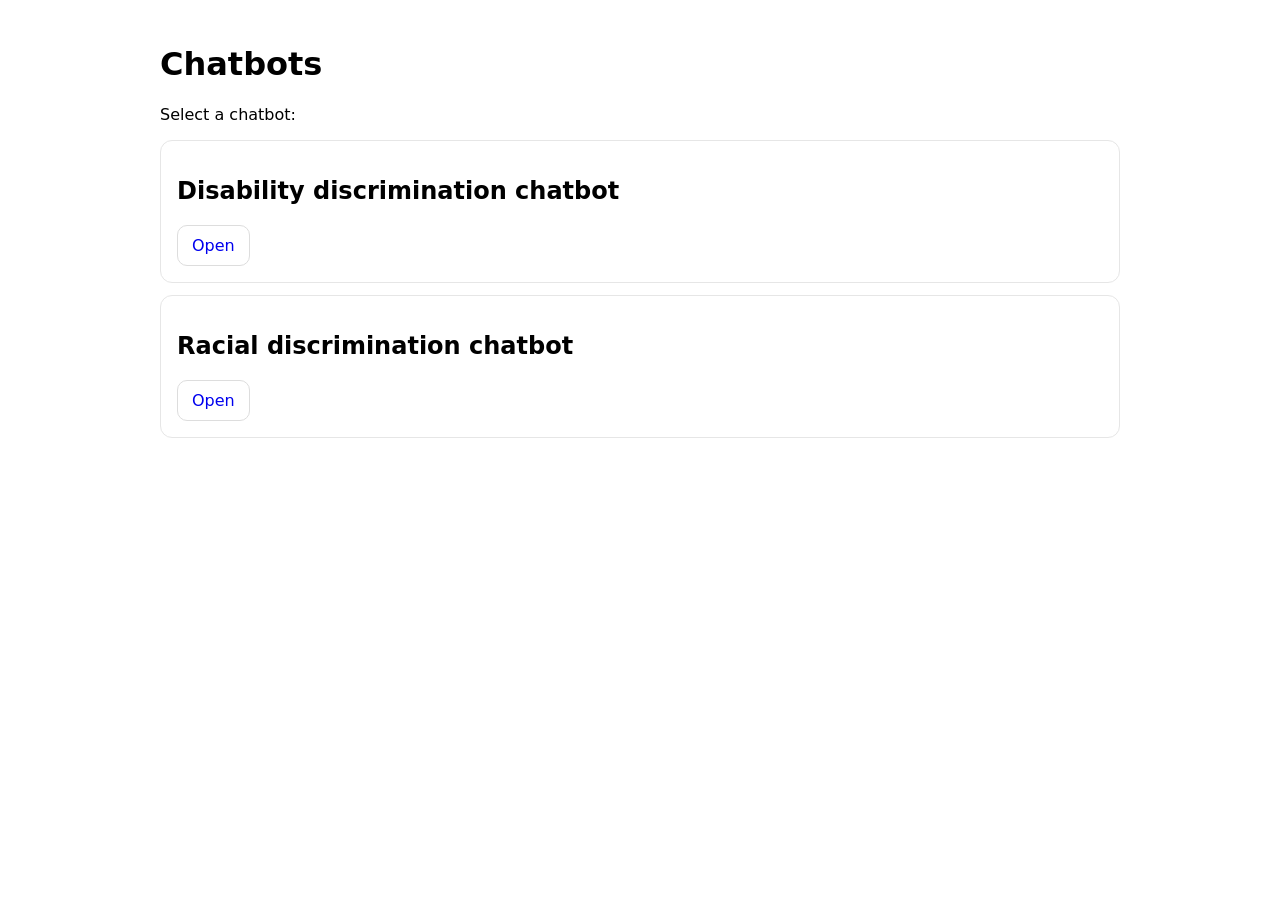
==== index.html @ 3dc58064 "Create index.html" ====
<!doctype html>
<html lang="en">
<head>
  <meta charset="utf-8" />
  <meta name="viewport" content="width=device-width, initial-scale=1" />
  <title>Chatbots</title>
  <style>
    body { font-family: system-ui, -apple-system, Segoe UI, Roboto, Arial, sans-serif; margin: 0; }
    .wrap { max-width: 960px; margin: 0 auto; padding: 24px; }
    .card { border: 1px solid #e6e6e6; border-radius: 12px; padding: 16px; margin: 12px 0; }
    a { text-decoration: none; }
    .btn { display: inline-block; padding: 10px 14px; border-radius: 10px; border: 1px solid #ddd; }
  </style>
</head>
<body>
  <div class="wrap">
    <h1>Chatbots</h1>
    <p>Select a chatbot:</p>

    <div class="card">
      <h2>Disability discrimination chatbot</h2>
      <a class="btn" href="./disability.html">Open</a>
    </div>

    <div class="card">
      <h2>Racial discrimination chatbot</h2>
      <a class="btn" href="./racial.html">Open</a>
    </div>
  </div>
</body>
</html>
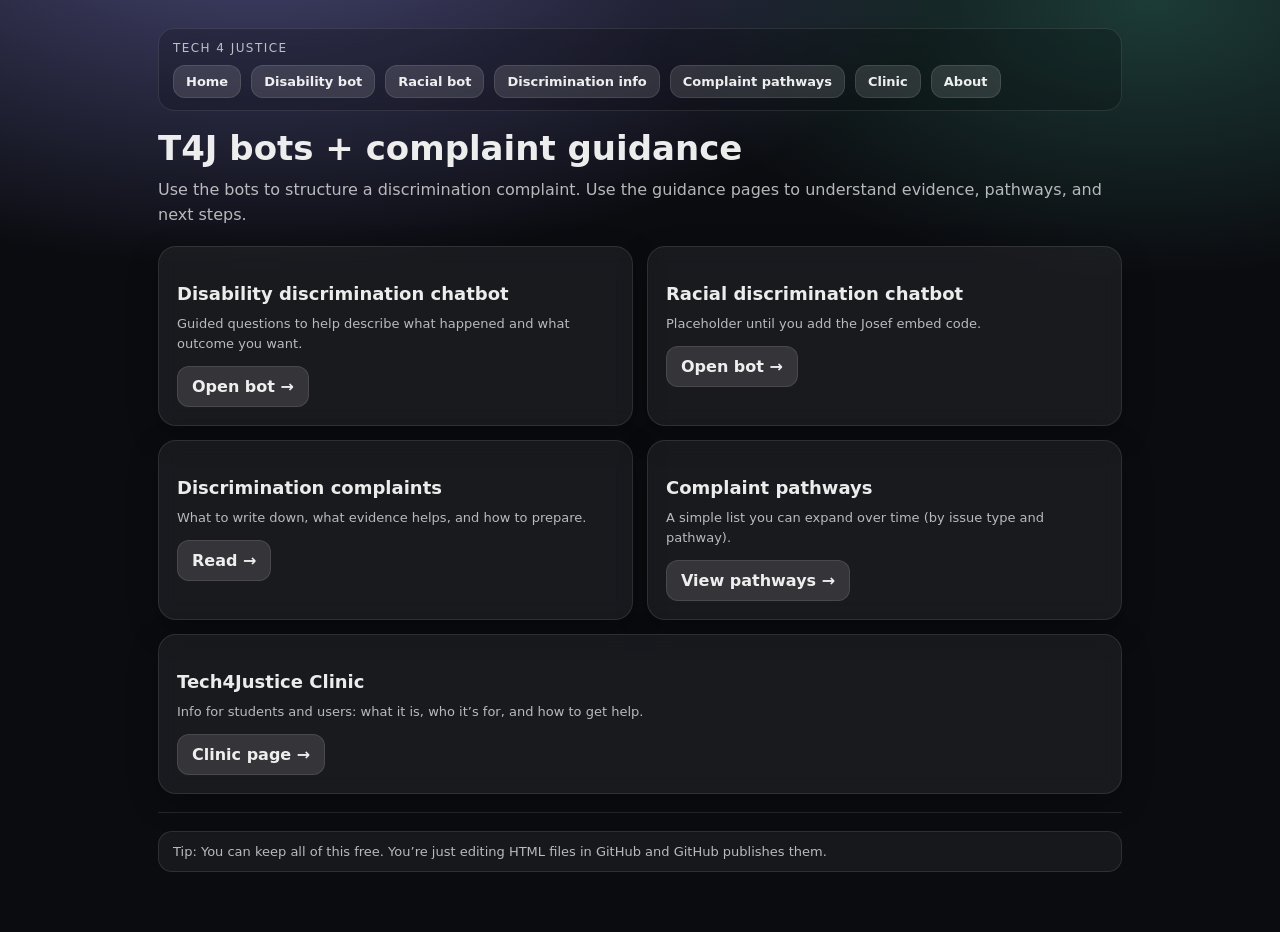
==== commit 2af5f4ab: "Update index.html" ====
--- a/index.html
+++ b/index.html
@@ -3,28 +3,62 @@
 <head>
   <meta charset="utf-8" />
   <meta name="viewport" content="width=device-width, initial-scale=1" />
-  <title>Chatbots</title>
-  <style>
-    body { font-family: system-ui, -apple-system, Segoe UI, Roboto, Arial, sans-serif; margin: 0; }
-    .wrap { max-width: 960px; margin: 0 auto; padding: 24px; }
-    .card { border: 1px solid #e6e6e6; border-radius: 12px; padding: 16px; margin: 12px 0; }
-    a { text-decoration: none; }
-    .btn { display: inline-block; padding: 10px 14px; border-radius: 10px; border: 1px solid #ddd; }
-  </style>
+  <title>T4J Chatbots</title>
+  <link rel="stylesheet" href="./style.css" />
 </head>
 <body>
   <div class="wrap">
-    <h1>Chatbots</h1>
-    <p>Select a chatbot:</p>
-
-    <div class="card">
-      <h2>Disability discrimination chatbot</h2>
-      <a class="btn" href="./disability.html">Open</a>
+    <div class="nav">
+      <div class="left"><div class="badge">Tech 4 Justice</div></div>
+      <div class="left">
+        <a href="./index.html">Home</a>
+        <a href="./disability.html">Disability bot</a>
+        <a href="./racial.html">Racial bot</a>
+        <a href="./discrimination.html">Discrimination info</a>
+        <a href="./pathways.html">Complaint pathways</a>
+        <a href="./clinic.html">Clinic</a>
+        <a href="./about.html">About</a>
+      </div>
     </div>
 
-    <div class="card">
-      <h2>Racial discrimination chatbot</h2>
-      <a class="btn" href="./racial.html">Open</a>
+    <h1>T4J bots + complaint guidance</h1>
+    <p>Use the bots to structure a discrimination complaint. Use the guidance pages to understand evidence, pathways, and next steps.</p>
+
+    <div class="grid">
+      <div class="card">
+        <h2>Disability discrimination chatbot</h2>
+        <p class="small">Guided questions to help describe what happened and what outcome you want.</p>
+        <a class="btn" href="./disability.html">Open bot →</a>
+      </div>
+
+      <div class="card">
+        <h2>Racial discrimination chatbot</h2>
+        <p class="small">Placeholder until you add the Josef embed code.</p>
+        <a class="btn" href="./racial.html">Open bot →</a>
+      </div>
+
+      <div class="card">
+        <h2>Discrimination complaints</h2>
+        <p class="small">What to write down, what evidence helps, and how to prepare.</p>
+        <a class="btn" href="./discrimination.html">Read →</a>
+      </div>
+
+      <div class="card">
+        <h2>Complaint pathways</h2>
+        <p class="small">A simple list you can expand over time (by issue type and pathway).</p>
+        <a class="btn" href="./pathways.html">View pathways →</a>
+      </div>
+
+      <div class="card full">
+        <h2>Tech4Justice Clinic</h2>
+        <p class="small">Info for students and users: what it is, who it’s for, and how to get help.</p>
+        <a class="btn" href="./clinic.html">Clinic page →</a>
+      </div>
+    </div>
+
+    <hr />
+    <div class="notice small">
+      Tip: You can keep all of this free. You’re just editing HTML files in GitHub and GitHub publishes them.
     </div>
   </div>
 </body>
--- a/style.css
+++ b/style.css
@@ -0,0 +1,139 @@
+:root{
+  --bg: #0b0c10;
+  --card: rgba(255,255,255,0.06);
+  --border: rgba(255,255,255,0.10);
+  --text: rgba(255,255,255,0.92);
+  --muted: rgba(255,255,255,0.70);
+  --btn: rgba(255,255,255,0.12);
+  --btnHover: rgba(255,255,255,0.18);
+  --accent: rgba(120, 119, 198, 0.55);
+}
+
+*{ box-sizing:border-box; }
+body{
+  margin:0;
+  font-family: system-ui, -apple-system, Segoe UI, Roboto, Arial, sans-serif;
+  color: var(--text);
+  background:
+    radial-gradient(1200px 600px at 20% -10%, var(--accent), transparent 60%),
+    radial-gradient(900px 500px at 90% 0%, rgba(80, 200, 170, 0.25), transparent 55%),
+    var(--bg);
+  min-height:100vh;
+}
+
+a{ color: inherit; }
+
+.wrap{ max-width: 1000px; margin: 0 auto; padding: 28px 18px 60px; }
+
+.nav{
+  display:flex;
+  flex-wrap:wrap;
+  gap:10px;
+  align-items:center;
+  justify-content:space-between;
+  padding: 12px 14px;
+  border: 1px solid var(--border);
+  background: rgba(0,0,0,0.18);
+  border-radius: 16px;
+  backdrop-filter: blur(10px);
+}
+
+.nav .left{ display:flex; gap:10px; align-items:center; flex-wrap:wrap; }
+
+.badge{
+  font-size: 12px;
+  letter-spacing:.12em;
+  text-transform: uppercase;
+  color: var(--muted);
+}
+
+.nav a{
+  text-decoration:none;
+  border: 1px solid var(--border);
+  background: var(--btn);
+  padding: 8px 12px;
+  border-radius: 12px;
+  font-weight: 650;
+  font-size: 13px;
+}
+
+.nav a:hover{ background: var(--btnHover); }
+
+h1{ margin: 18px 0 10px; font-size: 34px; line-height: 1.15; }
+h2{ margin: 18px 0 10px; font-size: 18px; }
+p{ margin: 0 0 12px; color: var(--muted); line-height: 1.55; }
+
+.grid{ display:grid; grid-template-columns: repeat(12, 1fr); gap: 14px; margin-top: 18px; }
+
+.card{
+  grid-column: span 6;
+  background: var(--card);
+  border: 1px solid var(--border);
+  border-radius: 18px;
+  padding: 18px;
+  backdrop-filter: blur(10px);
+  box-shadow: 0 10px 30px rgba(0,0,0,0.25);
+}
+
+.card.full{ grid-column: span 12; }
+
+.small{ font-size: 13px; }
+
+.btn{
+  display:inline-flex;
+  align-items:center;
+  gap:10px;
+  padding: 10px 14px;
+  border-radius: 12px;
+  border: 1px solid var(--border);
+  background: var(--btn);
+  text-decoration:none;
+  font-weight: 750;
+}
+
+.btn:hover{ background: var(--btnHover); }
+
+hr{ border:0; border-top: 1px solid var(--border); margin: 18px 0; }
+
+.tableWrap{
+  overflow:auto;
+  border-radius: 14px;
+  border: 1px solid var(--border);
+  background: rgba(0,0,0,0.12);
+}
+
+table{ width:100%; border-collapse: collapse; min-width: 720px; }
+
+th, td{
+  padding: 12px;
+  border-bottom: 1px solid var(--border);
+  vertical-align: top;
+  text-align: left;
+}
+
+th{ color: var(--text); font-size: 13px; }
+td{ color: var(--muted); font-size: 13px; }
+
+.notice{
+  border: 1px solid var(--border);
+  background: rgba(255,255,255,0.05);
+  padding: 12px 14px;
+  border-radius: 14px;
+  color: var(--muted);
+}
+
+.frame{
+  width: 100%;
+  border: 0;
+  min-height: 82vh;
+  border-radius: 14px;
+  overflow:hidden;
+  background: rgba(0,0,0,0.18);
+  border: 1px solid var(--border);
+}
+
+@media (max-width: 820px){
+  h1{ font-size: 28px; }
+  .card{ grid-column: span 12; }
+  table{ min-width: 620px; }
+}
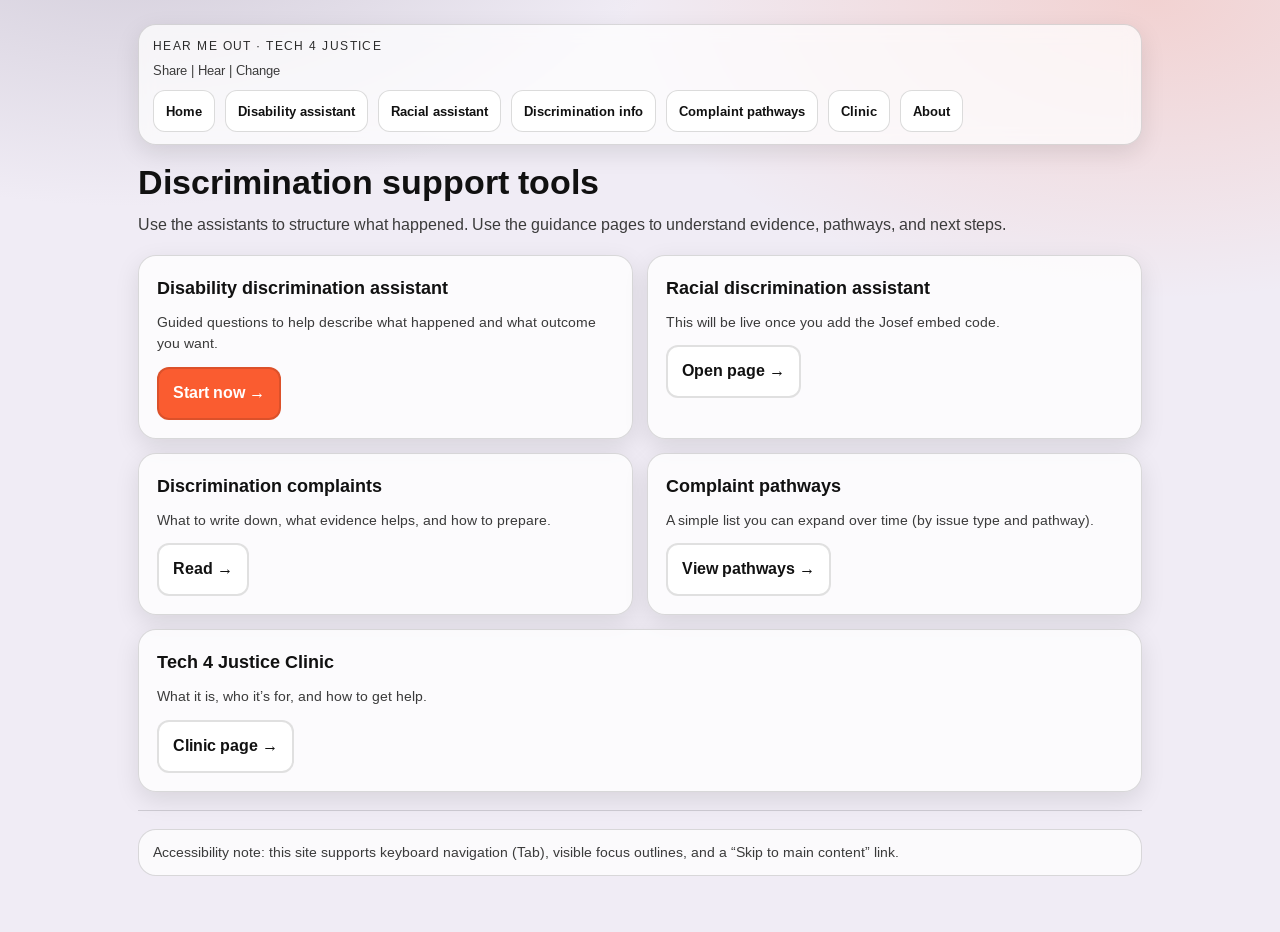
==== commit 70ebe3ce: "Update index.html" ====
--- a/index.html
+++ b/index.html
@@ -3,63 +3,73 @@
 <head>
   <meta charset="utf-8" />
   <meta name="viewport" content="width=device-width, initial-scale=1" />
-  <title>T4J Chatbots</title>
+  <title>Tech 4 Justice · Hear Me Out</title>
   <link rel="stylesheet" href="./style.css" />
 </head>
 <body>
+  <a class="skip-link" href="#main">Skip to main content</a>
+
   <div class="wrap">
-    <div class="nav">
-      <div class="left"><div class="badge">Tech 4 Justice</div></div>
-      <div class="left">
-        <a href="./index.html">Home</a>
-        <a href="./disability.html">Disability bot</a>
-        <a href="./racial.html">Racial bot</a>
-        <a href="./discrimination.html">Discrimination info</a>
-        <a href="./pathways.html">Complaint pathways</a>
-        <a href="./clinic.html">Clinic</a>
-        <a href="./about.html">About</a>
-      </div>
-    </div>
+    <header>
+      <nav class="nav" aria-label="Primary navigation">
+        <div class="brand">
+          <div class="badge">Hear Me Out · Tech 4 Justice</div>
+          <div class="tagline">Share | Hear | Change</div>
+        </div>
 
-    <h1>T4J bots + complaint guidance</h1>
-    <p>Use the bots to structure a discrimination complaint. Use the guidance pages to understand evidence, pathways, and next steps.</p>
+        <div class="nav-links">
+          <a href="./index.html" aria-current="page">Home</a>
+          <a href="./disability.html">Disability assistant</a>
+          <a href="./racial.html">Racial assistant</a>
+          <a href="./discrimination.html">Discrimination info</a>
+          <a href="./pathways.html">Complaint pathways</a>
+          <a href="./clinic.html">Clinic</a>
+          <a href="./about.html">About</a>
+        </div>
+      </nav>
+    </header>
 
-    <div class="grid">
-      <div class="card">
-        <h2>Disability discrimination chatbot</h2>
-        <p class="small">Guided questions to help describe what happened and what outcome you want.</p>
-        <a class="btn" href="./disability.html">Open bot →</a>
+    <main id="main">
+      <h1>Discrimination support tools</h1>
+      <p>Use the assistants to structure what happened. Use the guidance pages to understand evidence, pathways, and next steps.</p>
+
+      <div class="grid">
+        <section class="card" aria-label="Disability discrimination assistant">
+          <h2>Disability discrimination assistant</h2>
+          <p class="small">Guided questions to help describe what happened and what outcome you want.</p>
+          <a class="btn" href="./disability.html">Start now →</a>
+        </section>
+
+        <section class="card" aria-label="Racial discrimination assistant">
+          <h2>Racial discrimination assistant</h2>
+          <p class="small">This will be live once you add the Josef embed code.</p>
+          <a class="btn secondary" href="./racial.html">Open page →</a>
+        </section>
+
+        <section class="card" aria-label="Discrimination complaints information">
+          <h2>Discrimination complaints</h2>
+          <p class="small">What to write down, what evidence helps, and how to prepare.</p>
+          <a class="btn secondary" href="./discrimination.html">Read →</a>
+        </section>
+
+        <section class="card" aria-label="Complaint pathways">
+          <h2>Complaint pathways</h2>
+          <p class="small">A simple list you can expand over time (by issue type and pathway).</p>
+          <a class="btn secondary" href="./pathways.html">View pathways →</a>
+        </section>
+
+        <section class="card full" aria-label="Tech 4 Justice Clinic">
+          <h2>Tech 4 Justice Clinic</h2>
+          <p class="small">What it is, who it’s for, and how to get help.</p>
+          <a class="btn secondary" href="./clinic.html">Clinic page →</a>
+        </section>
       </div>
 
-      <div class="card">
-        <h2>Racial discrimination chatbot</h2>
-        <p class="small">Placeholder until you add the Josef embed code.</p>
-        <a class="btn" href="./racial.html">Open bot →</a>
+      <hr />
+      <div class="notice small">
+        Accessibility note: this site supports keyboard navigation (Tab), visible focus outlines, and a “Skip to main content” link.
       </div>
-
-      <div class="card">
-        <h2>Discrimination complaints</h2>
-        <p class="small">What to write down, what evidence helps, and how to prepare.</p>
-        <a class="btn" href="./discrimination.html">Read →</a>
-      </div>
-
-      <div class="card">
-        <h2>Complaint pathways</h2>
-        <p class="small">A simple list you can expand over time (by issue type and pathway).</p>
-        <a class="btn" href="./pathways.html">View pathways →</a>
-      </div>
-
-      <div class="card full">
-        <h2>Tech4Justice Clinic</h2>
-        <p class="small">Info for students and users: what it is, who it’s for, and how to get help.</p>
-        <a class="btn" href="./clinic.html">Clinic page →</a>
-      </div>
-    </div>
-
-    <hr />
-    <div class="notice small">
-      Tip: You can keep all of this free. You’re just editing HTML files in GitHub and GitHub publishes them.
-    </div>
+    </main>
   </div>
 </body>
 </html>
--- a/style.css
+++ b/style.css
@@ -1,29 +1,63 @@
+/* Optional: Arimo font (recommended by HMO style guide) */
+@import url('https://fonts.googleapis.com/css2?family=Arimo:wght@400;600;700&display=swap');
+
 :root{
-  --bg: #0b0c10;
-  --card: rgba(255,255,255,0.06);
-  --border: rgba(255,255,255,0.10);
-  --text: rgba(255,255,255,0.92);
-  --muted: rgba(255,255,255,0.70);
-  --btn: rgba(255,255,255,0.12);
-  --btnHover: rgba(255,255,255,0.18);
-  --accent: rgba(120, 119, 198, 0.55);
+  /* HMO palette (Style Guide) */
+  --lilac-50: #F0ECF5;
+  --lilac-300: #ABA3B5;
+  --orange-400: #FB7D59;
+  --orange-500: #FA5C30;
+  --black: #000000;
+  --white: #FFFFFF;
+
+  /* Accessible UI tokens */
+  --bg: var(--lilac-50);
+  --surface: var(--white);
+  --text: #111111;
+  --muted: #3B3B3B;        /* darker than typical “muted” for readability */
+  --border: rgba(0,0,0,0.14);
+
+  --focus: #0B57D0;        /* strong focus ring */
+  --shadow: 0 8px 24px rgba(0,0,0,0.10);
+
+  --radius: 18px;
+  --radius-sm: 12px;
 }
 
 *{ box-sizing:border-box; }
+
+html{ -webkit-text-size-adjust: 100%; }
 body{
   margin:0;
-  font-family: system-ui, -apple-system, Segoe UI, Roboto, Arial, sans-serif;
+  font-family: Arimo, system-ui, -apple-system, Segoe UI, Roboto, Arial, sans-serif;
   color: var(--text);
   background:
-    radial-gradient(1200px 600px at 20% -10%, var(--accent), transparent 60%),
-    radial-gradient(900px 500px at 90% 0%, rgba(80, 200, 170, 0.25), transparent 55%),
+    radial-gradient(900px 500px at 10% -10%, rgba(171,163,181,0.45), transparent 60%),
+    radial-gradient(900px 500px at 90% 0%, rgba(250,92,48,0.18), transparent 60%),
     var(--bg);
   min-height:100vh;
+  line-height: 1.55;
 }
 
 a{ color: inherit; }
 
-.wrap{ max-width: 1000px; margin: 0 auto; padding: 28px 18px 60px; }
+/* Skip link (keyboard accessibility) */
+.skip-link{
+  position:absolute;
+  left:-9999px;
+  top: 10px;
+  background: var(--surface);
+  padding: 10px 12px;
+  border-radius: var(--radius-sm);
+  border: 2px solid var(--focus);
+  box-shadow: var(--shadow);
+  z-index: 9999;
+}
+.skip-link:focus{ left: 10px; }
+
+.wrap{ max-width: 1040px; margin: 0 auto; padding: 24px 18px 56px; }
+
+header{ margin-bottom: 18px; }
 
 .nav{
   display:flex;
@@ -33,107 +67,118 @@
   justify-content:space-between;
   padding: 12px 14px;
   border: 1px solid var(--border);
-  background: rgba(0,0,0,0.18);
-  border-radius: 16px;
-  backdrop-filter: blur(10px);
+  background: rgba(255,255,255,0.72);
+  border-radius: var(--radius);
+  backdrop-filter: blur(8px);
+  box-shadow: var(--shadow);
 }
 
-.nav .left{ display:flex; gap:10px; align-items:center; flex-wrap:wrap; }
-
+.brand{
+  display:flex;
+  flex-direction:column;
+  gap:4px;
+}
 .badge{
   font-size: 12px;
   letter-spacing:.12em;
   text-transform: uppercase;
+  color: #2A2A2A;
+}
+.tagline{
+  font-size: 13px;
   color: var(--muted);
 }
 
+.nav-links{
+  display:flex;
+  flex-wrap:wrap;
+  gap:10px;
+  align-items:center;
+}
+
+/* Links styled as buttons (large touch targets) */
 .nav a{
   text-decoration:none;
   border: 1px solid var(--border);
-  background: var(--btn);
-  padding: 8px 12px;
-  border-radius: 12px;
-  font-weight: 650;
+  background: var(--surface);
+  padding: 10px 12px;
+  border-radius: var(--radius-sm);
+  font-weight: 700;
   font-size: 13px;
 }
+.nav a:hover{ border-color: rgba(0,0,0,0.25); }
+.nav a:focus-visible{
+  outline: 3px solid var(--focus);
+  outline-offset: 2px;
+}
 
-.nav a:hover{ background: var(--btnHover); }
-
+/* Headings */
 h1{ margin: 18px 0 10px; font-size: 34px; line-height: 1.15; }
-h2{ margin: 18px 0 10px; font-size: 18px; }
-p{ margin: 0 0 12px; color: var(--muted); line-height: 1.55; }
+h2{ margin: 0 0 10px; font-size: 18px; }
+p{ margin: 0 0 12px; color: var(--muted); }
 
 .grid{ display:grid; grid-template-columns: repeat(12, 1fr); gap: 14px; margin-top: 18px; }
 
 .card{
   grid-column: span 6;
-  background: var(--card);
+  background: rgba(255,255,255,0.78);
   border: 1px solid var(--border);
-  border-radius: 18px;
+  border-radius: var(--radius);
   padding: 18px;
-  backdrop-filter: blur(10px);
-  box-shadow: 0 10px 30px rgba(0,0,0,0.25);
+  box-shadow: var(--shadow);
 }
-
 .card.full{ grid-column: span 12; }
 
-.small{ font-size: 13px; }
+.small{ font-size: 14px; }
 
 .btn{
   display:inline-flex;
   align-items:center;
   gap:10px;
-  padding: 10px 14px;
-  border-radius: 12px;
-  border: 1px solid var(--border);
-  background: var(--btn);
+  padding: 12px 14px;
+  border-radius: var(--radius-sm);
+  border: 2px solid rgba(0,0,0,0.12);
+  background: var(--orange-500);
+  color: var(--white);
   text-decoration:none;
-  font-weight: 750;
+  font-weight: 800;
+}
+.btn:hover{ filter: brightness(0.98); }
+.btn:focus-visible{
+  outline: 3px solid var(--focus);
+  outline-offset: 2px;
 }
 
-.btn:hover{ background: var(--btnHover); }
+/* Secondary button (for less primary actions) */
+.btn.secondary{
+  background: var(--surface);
+  color: var(--text);
+}
 
 hr{ border:0; border-top: 1px solid var(--border); margin: 18px 0; }
 
-.tableWrap{
-  overflow:auto;
-  border-radius: 14px;
-  border: 1px solid var(--border);
-  background: rgba(0,0,0,0.12);
-}
-
-table{ width:100%; border-collapse: collapse; min-width: 720px; }
-
-th, td{
-  padding: 12px;
-  border-bottom: 1px solid var(--border);
-  vertical-align: top;
-  text-align: left;
-}
-
-th{ color: var(--text); font-size: 13px; }
-td{ color: var(--muted); font-size: 13px; }
-
 .notice{
   border: 1px solid var(--border);
-  background: rgba(255,255,255,0.05);
+  background: rgba(255,255,255,0.72);
   padding: 12px 14px;
-  border-radius: 14px;
+  border-radius: var(--radius);
   color: var(--muted);
 }
 
 .frame{
   width: 100%;
-  border: 0;
+  border: 1px solid var(--border);
   min-height: 82vh;
-  border-radius: 14px;
-  overflow:hidden;
-  background: rgba(0,0,0,0.18);
-  border: 1px solid var(--border);
+  border-radius: var(--radius);
+  background: rgba(255,255,255,0.72);
+}
+
+/* Respect reduced motion preferences */
+@media (prefers-reduced-motion: reduce){
+  *{ scroll-behavior: auto !important; }
 }
 
 @media (max-width: 820px){
   h1{ font-size: 28px; }
   .card{ grid-column: span 12; }
-  table{ min-width: 620px; }
 }
